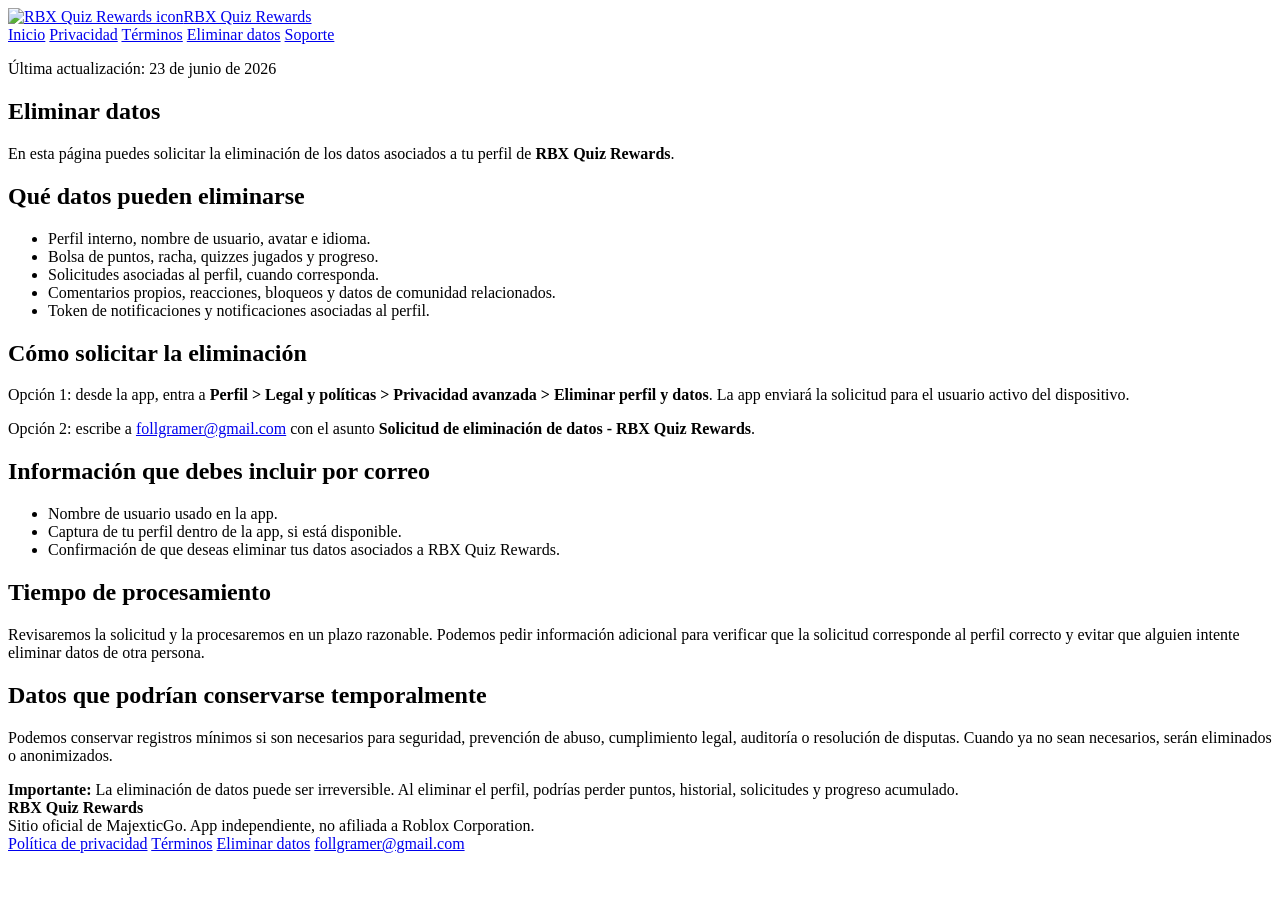
==== index.html @ 780874ab "Add files via upload" ====
<!doctype html>
<html lang="es">
<head>
  <meta charset="utf-8">
  <meta name="viewport" content="width=device-width, initial-scale=1">
  <title>Eliminar datos | RBX Quiz Rewards</title>
  <meta name="description" content="Solicitud de eliminación de datos de RBX Quiz Rewards.">
  <meta name="robots" content="index,follow">
  <meta property="og:title" content="Eliminar datos | RBX Quiz Rewards">
  <meta property="og:description" content="Solicitud de eliminación de datos de RBX Quiz Rewards.">
  <meta property="og:type" content="website">
  <meta property="og:url" content="https://rbx-quiz-rewards.github.io/">
  <meta property="og:image" content="https://rbx-quiz-rewards.github.io/assets/app-icon-512.png">
  <link rel="icon" type="image/png" href="assets/favicon.png">
  <link rel="apple-touch-icon" href="assets/app-icon-192.png">
  <link rel="stylesheet" href="assets/styles.css">
  <link rel="preconnect" href="https://fonts.googleapis.com">
  <link rel="preconnect" href="https://fonts.gstatic.com" crossorigin>
  <link href="https://fonts.googleapis.com/css2?family=Inter:wght@400;500;600;700;800;900&display=swap" rel="stylesheet">
</head>
<body>
  <nav class="nav">
    <div class="wrap nav-inner">
      <a class="brand" href="index.html"><img src="assets/app-icon-192.png" alt="RBX Quiz Rewards icon"><span>RBX Quiz Rewards</span></a>
      <div class="links">
        <a href="index.html">Inicio</a>
        <a href="privacy.html">Privacidad</a>
        <a href="terms.html">Términos</a>
        <a href="delete-data.html">Eliminar datos</a>
        <a href="support.html">Soporte</a>
      </div>
    </div>
  </nav>
  
<main class="wrap">
  <article class="legal">
    <p class="meta">Última actualización: 23 de junio de 2026</p>
    <h1>Eliminar datos</h1>
    <p>En esta página puedes solicitar la eliminación de los datos asociados a tu perfil de <b>RBX Quiz Rewards</b>.</p>

    <h2>Qué datos pueden eliminarse</h2>
    <ul>
      <li>Perfil interno, nombre de usuario, avatar e idioma.</li>
      <li>Bolsa de puntos, racha, quizzes jugados y progreso.</li>
      <li>Solicitudes asociadas al perfil, cuando corresponda.</li>
      <li>Comentarios propios, reacciones, bloqueos y datos de comunidad relacionados.</li>
      <li>Token de notificaciones y notificaciones asociadas al perfil.</li>
    </ul>

    <h2>Cómo solicitar la eliminación</h2>
    <p>Opción 1: desde la app, entra a <b>Perfil &gt; Legal y políticas &gt; Privacidad avanzada &gt; Eliminar perfil y datos</b>. La app enviará la solicitud para el usuario activo del dispositivo.</p>
    <p>Opción 2: escribe a <a href="mailto:follgramer@gmail.com?subject=Solicitud%20de%20eliminaci%C3%B3n%20de%20datos%20-%20RBX%20Quiz%20Rewards">follgramer@gmail.com</a> con el asunto <b>Solicitud de eliminación de datos - RBX Quiz Rewards</b>.</p>

    <h2>Información que debes incluir por correo</h2>
    <ul>
      <li>Nombre de usuario usado en la app.</li>
      <li>Captura de tu perfil dentro de la app, si está disponible.</li>
      <li>Confirmación de que deseas eliminar tus datos asociados a RBX Quiz Rewards.</li>
    </ul>

    <h2>Tiempo de procesamiento</h2>
    <p>Revisaremos la solicitud y la procesaremos en un plazo razonable. Podemos pedir información adicional para verificar que la solicitud corresponde al perfil correcto y evitar que alguien intente eliminar datos de otra persona.</p>

    <h2>Datos que podrían conservarse temporalmente</h2>
    <p>Podemos conservar registros mínimos si son necesarios para seguridad, prevención de abuso, cumplimiento legal, auditoría o resolución de disputas. Cuando ya no sean necesarios, serán eliminados o anonimizados.</p>

    <div class="notice">
      <b>Importante:</b> La eliminación de datos puede ser irreversible. Al eliminar el perfil, podrías perder puntos, historial, solicitudes y progreso acumulado.
    </div>
  </article>
</main>

  <footer class="footer">
    <div class="wrap footer-inner">
      <div>
        <b>RBX Quiz Rewards</b><br>
        Sitio oficial de MajexticGo. App independiente, no afiliada a Roblox Corporation.
      </div>
      <div class="badges">
        <a class="badge" href="privacy.html">Política de privacidad</a>
        <a class="badge" href="terms.html">Términos</a>
        <a class="badge" href="delete-data.html">Eliminar datos</a>
        <a class="badge" href="mailto:follgramer@gmail.com">follgramer@gmail.com</a>
      </div>
    </div>
  </footer>
</body>
</html>
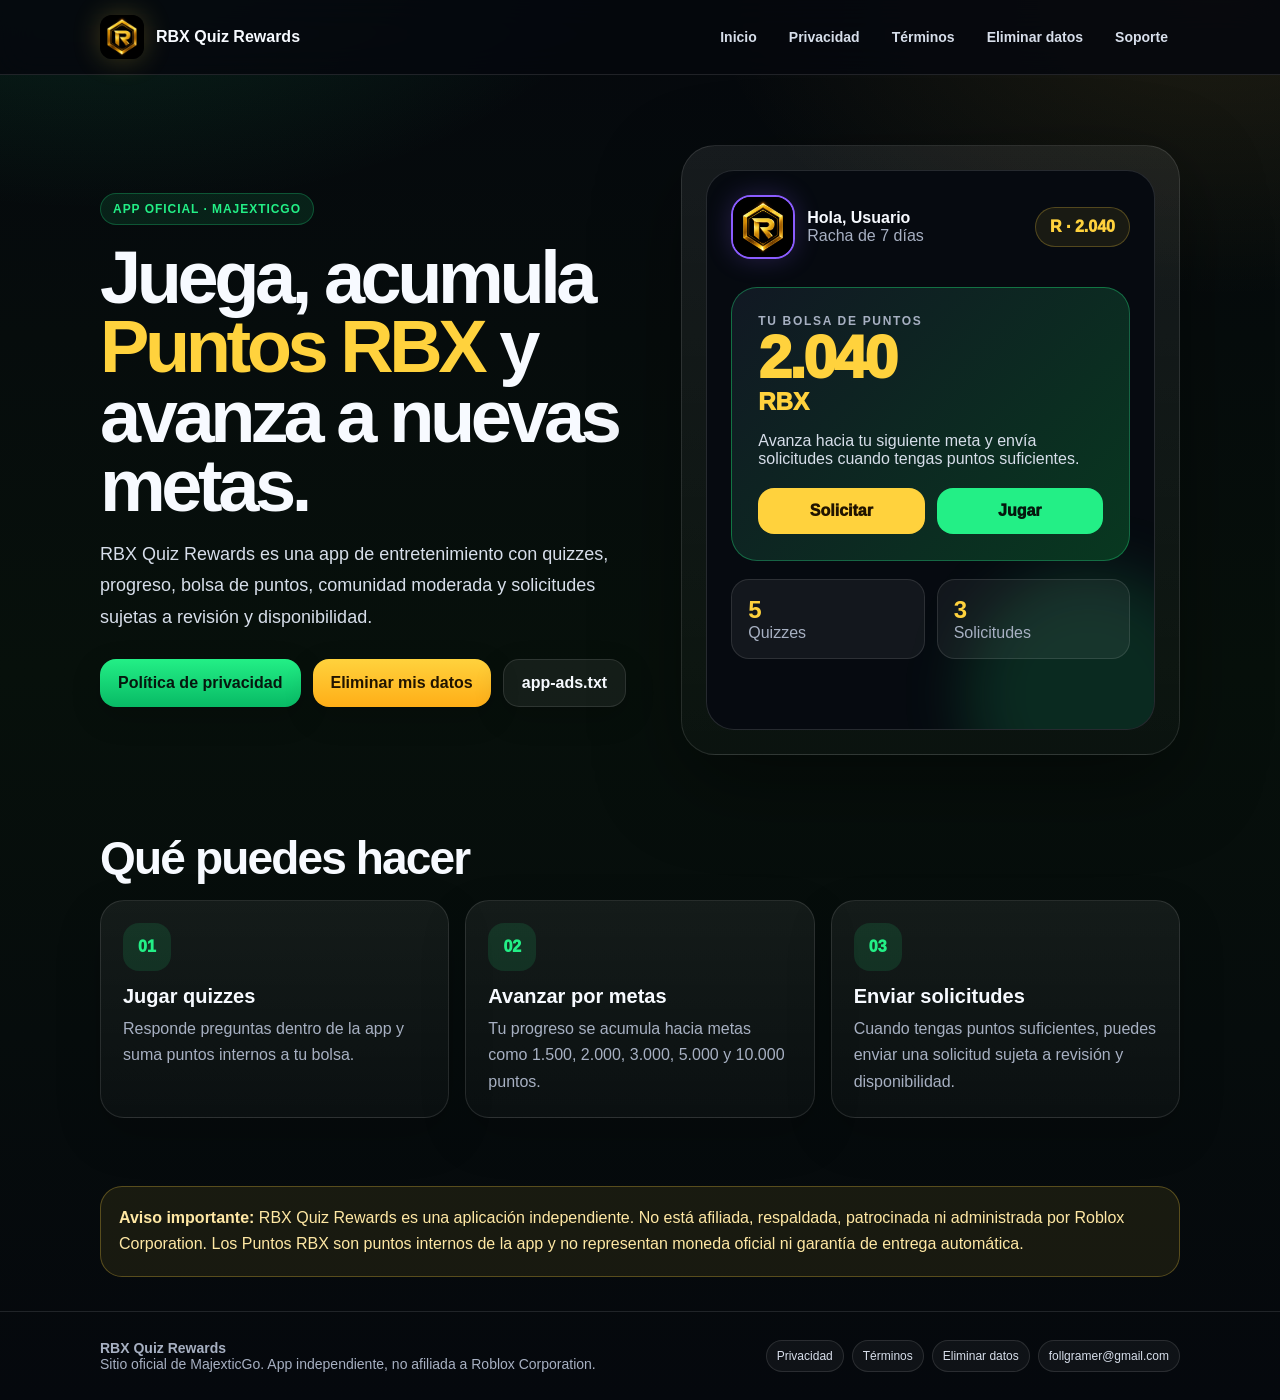
==== commit 0e90d83b: "Add files via upload" ====
--- a/index.html
+++ b/index.html
@@ -1,88 +1,145 @@
 <!doctype html>
 <html lang="es">
 <head>
-  <meta charset="utf-8">
-  <meta name="viewport" content="width=device-width, initial-scale=1">
-  <title>Eliminar datos | RBX Quiz Rewards</title>
-  <meta name="description" content="Solicitud de eliminación de datos de RBX Quiz Rewards.">
-  <meta name="robots" content="index,follow">
-  <meta property="og:title" content="Eliminar datos | RBX Quiz Rewards">
-  <meta property="og:description" content="Solicitud de eliminación de datos de RBX Quiz Rewards.">
-  <meta property="og:type" content="website">
-  <meta property="og:url" content="https://rbx-quiz-rewards.github.io/">
-  <meta property="og:image" content="https://rbx-quiz-rewards.github.io/assets/app-icon-512.png">
-  <link rel="icon" type="image/png" href="assets/favicon.png">
-  <link rel="apple-touch-icon" href="assets/app-icon-192.png">
-  <link rel="stylesheet" href="assets/styles.css">
-  <link rel="preconnect" href="https://fonts.googleapis.com">
-  <link rel="preconnect" href="https://fonts.gstatic.com" crossorigin>
-  <link href="https://fonts.googleapis.com/css2?family=Inter:wght@400;500;600;700;800;900&display=swap" rel="stylesheet">
+<meta charset="utf-8">
+<meta name="viewport" content="width=device-width,initial-scale=1">
+<title>Inicio | RBX Quiz Rewards</title>
+<meta name="description" content="Sitio oficial de RBX Quiz Rewards.">
+<link rel="icon" href="[data-uri]">
+<style>
+:root{
+  --bg:#05080d;--bg2:#07110c;--card:#101722;--card2:#141d2a;--line:rgba(255,255,255,.11);
+  --text:#f7faff;--muted:#a7b0c2;--soft:#d7deea;--green:#23ef86;--green2:#08ba65;
+  --gold:#ffd23d;--gold2:#ffae17;--purple:#8b5cff;--red:#ff5470;
+}
+*{box-sizing:border-box}
+body{
+  margin:0;font-family:Inter,Arial,Helvetica,sans-serif;color:var(--text);
+  background:
+    radial-gradient(900px 520px at 8% -8%,rgba(35,239,134,.16),transparent 62%),
+    radial-gradient(820px 480px at 95% 0%,rgba(255,210,61,.10),transparent 62%),
+    linear-gradient(180deg,#05080d,#07100b 48%,#05080d);
+}
+a{color:var(--green);text-decoration:none}
+a:hover{text-decoration:underline}
+.wrap{max-width:1120px;margin:auto;padding:0 20px}
+.nav{
+  position:sticky;top:0;z-index:20;border-bottom:1px solid var(--line);
+  background:rgba(5,8,13,.86);backdrop-filter:blur(16px)
+}
+.nav-inner{min-height:74px;display:flex;align-items:center;justify-content:space-between;gap:18px}
+.brand{display:flex;align-items:center;gap:12px;color:var(--text);font-weight:900}
+.brand img{width:44px;height:44px;border-radius:12px;box-shadow:0 0 28px rgba(255,210,61,.24)}
+.links{display:flex;align-items:center;gap:8px;flex-wrap:wrap;justify-content:flex-end}
+.links a{color:var(--soft);font-size:14px;font-weight:800;padding:9px 12px;border-radius:999px}
+.links a:hover{background:rgba(255,255,255,.07);text-decoration:none;color:var(--text)}
+.hero{padding:70px 0 46px}
+.hero-grid{display:grid;grid-template-columns:1.05fr .95fr;gap:30px;align-items:center}
+.kicker{display:inline-flex;color:var(--green);background:rgba(35,239,134,.10);border:1px solid rgba(35,239,134,.25);border-radius:999px;padding:8px 12px;font-size:12px;font-weight:900;letter-spacing:.08em;text-transform:uppercase}
+h1{font-size:clamp(42px,6vw,74px);line-height:.94;margin:18px 0 14px;letter-spacing:-.06em}
+h1 span,.gold{color:var(--gold)}
+.lead{font-size:18px;line-height:1.75;color:var(--soft);max-width:750px}
+.actions{display:flex;gap:12px;flex-wrap:wrap;margin-top:26px}
+.btn{display:inline-flex;align-items:center;justify-content:center;gap:10px;border-radius:16px;padding:14px 18px;font-weight:900;border:1px solid var(--line);background:rgba(255,255,255,.06);color:var(--text);box-shadow:0 10px 30px rgba(0,0,0,.20)}
+.btn:hover{text-decoration:none;transform:translateY(-1px)}
+.btn.primary{background:linear-gradient(180deg,var(--green),var(--green2));color:#06170e;border:0}
+.btn.gold{background:linear-gradient(180deg,var(--gold),var(--gold2));color:#211400;border:0}
+.preview-shell{border:1px solid var(--line);border-radius:34px;padding:24px;background:linear-gradient(180deg,rgba(255,255,255,.07),rgba(255,255,255,.02));box-shadow:0 28px 86px rgba(0,0,0,.42)}
+.phone{border:1px solid rgba(255,255,255,.13);border-radius:28px;background:#060a10;padding:24px;min-height:560px;position:relative;overflow:hidden}
+.phone:after{content:"";position:absolute;right:-60px;bottom:-90px;width:250px;height:250px;background:rgba(35,239,134,.14);border-radius:999px;filter:blur(30px)}
+.top{display:flex;align-items:center;justify-content:space-between;gap:16px;position:relative;z-index:1}
+.user{display:flex;align-items:center;gap:12px}
+.avatar{width:64px;height:64px;border-radius:20px;overflow:hidden;border:2px solid var(--purple);box-shadow:0 0 26px rgba(139,92,255,.24)}
+.avatar img{width:100%;height:100%;object-fit:cover}
+.pill{border:1px solid rgba(255,210,61,.25);background:rgba(255,210,61,.08);border-radius:999px;padding:10px 14px;font-weight:950;color:var(--gold)}
+.balance{position:relative;z-index:1;margin-top:28px;border:1px solid rgba(35,239,134,.34);border-radius:26px;padding:26px;background:linear-gradient(135deg,#111823,#083820)}
+.label{color:var(--muted);font-size:12px;font-weight:900;letter-spacing:.14em}
+.big{font-size:60px;line-height:1;font-weight:950;color:var(--gold);letter-spacing:-.045em}
+.twobtn{display:grid;grid-template-columns:1fr 1fr;gap:12px;margin-top:20px}
+.fakebtn{text-align:center;border-radius:16px;padding:14px;font-weight:950}
+.fakebtn.gold{background:var(--gold);color:#211400}.fakebtn.green{background:var(--green);color:#06170e}
+.stats{display:grid;grid-template-columns:1fr 1fr;gap:12px;margin-top:18px;position:relative;z-index:1}
+.stat{border:1px solid var(--line);background:rgba(255,255,255,.055);border-radius:18px;padding:16px}.stat b{font-size:24px;color:var(--gold)}
+section{padding:34px 0}.section-title{margin-bottom:18px}h2{font-size:clamp(30px,4vw,46px);line-height:1.02;margin:0;letter-spacing:-.04em}
+.cards{display:grid;grid-template-columns:repeat(3,1fr);gap:16px}
+.card{border:1px solid var(--line);background:linear-gradient(180deg,rgba(255,255,255,.06),rgba(255,255,255,.025));border-radius:24px;padding:22px;box-shadow:0 18px 46px rgba(0,0,0,.20)}
+.icon{width:48px;height:48px;border-radius:16px;display:grid;place-items:center;background:rgba(35,239,134,.12);color:var(--green);font-weight:950;margin-bottom:14px}
+.card h3{margin:0 0 8px;font-size:20px}.card p{margin:0;color:var(--muted);line-height:1.65}
+.notice{border:1px solid rgba(255,210,61,.28);background:rgba(255,210,61,.08);border-radius:22px;padding:18px;color:#ffe8a4;line-height:1.65}
+.legal{max-width:930px;margin:34px auto 70px;border:1px solid var(--line);border-radius:28px;background:linear-gradient(180deg,rgba(255,255,255,.055),rgba(255,255,255,.02));padding:30px;box-shadow:0 28px 86px rgba(0,0,0,.42)}
+.legal h1{font-size:46px;line-height:1.02;margin:0 0 10px}.legal h2{font-size:26px;margin:28px 0 10px}.legal h3{font-size:20px;margin:22px 0 8px}
+.legal p,.legal li{color:var(--soft);line-height:1.72}.legal ul{padding-left:22px}.meta{color:var(--muted);font-size:14px}
+.table{width:100%;border-collapse:collapse;margin:16px 0;border-radius:16px;overflow:hidden}.table th,.table td{border:1px solid rgba(255,255,255,.08);padding:12px;text-align:left;vertical-align:top;color:var(--soft)}.table th{color:var(--text);background:rgba(255,255,255,.06)}
+.footer{border-top:1px solid var(--line);padding:28px 0;color:var(--muted);font-size:14px}.footer-inner{display:flex;justify-content:space-between;gap:20px;flex-wrap:wrap}.badges{display:flex;gap:8px;flex-wrap:wrap}.badge{border:1px solid var(--line);border-radius:999px;padding:8px 10px;background:rgba(255,255,255,.045);font-size:12px;color:var(--soft)}
+@media(max-width:860px){.hero-grid,.cards{grid-template-columns:1fr}.links{display:none}.hero{padding-top:38px}.phone{min-height:auto}h1{font-size:42px}}
+</style>
 </head>
 <body>
-  <nav class="nav">
-    <div class="wrap nav-inner">
-      <a class="brand" href="index.html"><img src="assets/app-icon-192.png" alt="RBX Quiz Rewards icon"><span>RBX Quiz Rewards</span></a>
-      <div class="links">
-        <a href="index.html">Inicio</a>
-        <a href="privacy.html">Privacidad</a>
-        <a href="terms.html">Términos</a>
-        <a href="delete-data.html">Eliminar datos</a>
-        <a href="support.html">Soporte</a>
+<nav class="nav">
+  <div class="wrap nav-inner">
+    <a class="brand" href="index.html"><img src="[data-uri]" alt="RBX Quiz Rewards icon"><span>RBX Quiz Rewards</span></a>
+    <div class="links">
+      <a href="index.html">Inicio</a>
+      <a href="privacy.html">Privacidad</a>
+      <a href="terms.html">Términos</a>
+      <a href="delete-data.html">Eliminar datos</a>
+      <a href="support.html">Soporte</a>
+    </div>
+  </div>
+</nav>
+
+<header class="hero">
+  <div class="wrap hero-grid">
+    <div>
+      <span class="kicker">App oficial · MajexticGo</span>
+      <h1>Juega, acumula <span>Puntos RBX</span> y avanza a nuevas metas.</h1>
+      <p class="lead">RBX Quiz Rewards es una app de entretenimiento con quizzes, progreso, bolsa de puntos, comunidad moderada y solicitudes sujetas a revisión y disponibilidad.</p>
+      <div class="actions">
+        <a class="btn primary" href="privacy.html">Política de privacidad</a>
+        <a class="btn gold" href="delete-data.html">Eliminar mis datos</a>
+        <a class="btn" href="app-ads.txt">app-ads.txt</a>
       </div>
     </div>
-  </nav>
-  
+    <div class="preview-shell">
+      <div class="phone">
+        <div class="top">
+          <div class="user"><div class="avatar"><img src="[data-uri]" alt="RBX Quiz Rewards icon"></div><div><b>Hola, Usuario</b><br><span style="color:var(--muted)">Racha de 7 días</span></div></div>
+          <div class="pill">R · 2.040</div>
+        </div>
+        <div class="balance">
+          <div class="label">TU BOLSA DE PUNTOS</div>
+          <div class="big">2.040</div>
+          <div style="font-size:24px;font-weight:950;color:var(--gold)">RBX</div>
+          <p style="color:var(--soft)">Avanza hacia tu siguiente meta y envía solicitudes cuando tengas puntos suficientes.</p>
+          <div class="twobtn"><div class="fakebtn gold">Solicitar</div><div class="fakebtn green">Jugar</div></div>
+        </div>
+        <div class="stats"><div class="stat"><b>5</b><br><span style="color:var(--muted)">Quizzes</span></div><div class="stat"><b>3</b><br><span style="color:var(--muted)">Solicitudes</span></div></div>
+      </div>
+    </div>
+  </div>
+</header>
 <main class="wrap">
-  <article class="legal">
-    <p class="meta">Última actualización: 23 de junio de 2026</p>
-    <h1>Eliminar datos</h1>
-    <p>En esta página puedes solicitar la eliminación de los datos asociados a tu perfil de <b>RBX Quiz Rewards</b>.</p>
-
-    <h2>Qué datos pueden eliminarse</h2>
-    <ul>
-      <li>Perfil interno, nombre de usuario, avatar e idioma.</li>
-      <li>Bolsa de puntos, racha, quizzes jugados y progreso.</li>
-      <li>Solicitudes asociadas al perfil, cuando corresponda.</li>
-      <li>Comentarios propios, reacciones, bloqueos y datos de comunidad relacionados.</li>
-      <li>Token de notificaciones y notificaciones asociadas al perfil.</li>
-    </ul>
-
-    <h2>Cómo solicitar la eliminación</h2>
-    <p>Opción 1: desde la app, entra a <b>Perfil &gt; Legal y políticas &gt; Privacidad avanzada &gt; Eliminar perfil y datos</b>. La app enviará la solicitud para el usuario activo del dispositivo.</p>
-    <p>Opción 2: escribe a <a href="mailto:follgramer@gmail.com?subject=Solicitud%20de%20eliminaci%C3%B3n%20de%20datos%20-%20RBX%20Quiz%20Rewards">follgramer@gmail.com</a> con el asunto <b>Solicitud de eliminación de datos - RBX Quiz Rewards</b>.</p>
-
-    <h2>Información que debes incluir por correo</h2>
-    <ul>
-      <li>Nombre de usuario usado en la app.</li>
-      <li>Captura de tu perfil dentro de la app, si está disponible.</li>
-      <li>Confirmación de que deseas eliminar tus datos asociados a RBX Quiz Rewards.</li>
-    </ul>
-
-    <h2>Tiempo de procesamiento</h2>
-    <p>Revisaremos la solicitud y la procesaremos en un plazo razonable. Podemos pedir información adicional para verificar que la solicitud corresponde al perfil correcto y evitar que alguien intente eliminar datos de otra persona.</p>
-
-    <h2>Datos que podrían conservarse temporalmente</h2>
-    <p>Podemos conservar registros mínimos si son necesarios para seguridad, prevención de abuso, cumplimiento legal, auditoría o resolución de disputas. Cuando ya no sean necesarios, serán eliminados o anonimizados.</p>
-
-    <div class="notice">
-      <b>Importante:</b> La eliminación de datos puede ser irreversible. Al eliminar el perfil, podrías perder puntos, historial, solicitudes y progreso acumulado.
+  <section>
+    <div class="section-title"><h2>Qué puedes hacer</h2></div>
+    <div class="cards">
+      <div class="card"><div class="icon">01</div><h3>Jugar quizzes</h3><p>Responde preguntas dentro de la app y suma puntos internos a tu bolsa.</p></div>
+      <div class="card"><div class="icon">02</div><h3>Avanzar por metas</h3><p>Tu progreso se acumula hacia metas como 1.500, 2.000, 3.000, 5.000 y 10.000 puntos.</p></div>
+      <div class="card"><div class="icon">03</div><h3>Enviar solicitudes</h3><p>Cuando tengas puntos suficientes, puedes enviar una solicitud sujeta a revisión y disponibilidad.</p></div>
     </div>
-  </article>
+  </section>
+  <section><div class="notice"><b>Aviso importante:</b> RBX Quiz Rewards es una aplicación independiente. No está afiliada, respaldada, patrocinada ni administrada por Roblox Corporation. Los Puntos RBX son puntos internos de la app y no representan moneda oficial ni garantía de entrega automática.</div></section>
 </main>
 
-  <footer class="footer">
-    <div class="wrap footer-inner">
-      <div>
-        <b>RBX Quiz Rewards</b><br>
-        Sitio oficial de MajexticGo. App independiente, no afiliada a Roblox Corporation.
-      </div>
-      <div class="badges">
-        <a class="badge" href="privacy.html">Política de privacidad</a>
-        <a class="badge" href="terms.html">Términos</a>
-        <a class="badge" href="delete-data.html">Eliminar datos</a>
-        <a class="badge" href="mailto:follgramer@gmail.com">follgramer@gmail.com</a>
-      </div>
+<footer class="footer">
+  <div class="wrap footer-inner">
+    <div><b>RBX Quiz Rewards</b><br>Sitio oficial de MajexticGo. App independiente, no afiliada a Roblox Corporation.</div>
+    <div class="badges">
+      <a class="badge" href="privacy.html">Privacidad</a>
+      <a class="badge" href="terms.html">Términos</a>
+      <a class="badge" href="delete-data.html">Eliminar datos</a>
+      <a class="badge" href="mailto:follgramer@gmail.com">follgramer@gmail.com</a>
     </div>
-  </footer>
+  </div>
+</footer>
 </body>
 </html>
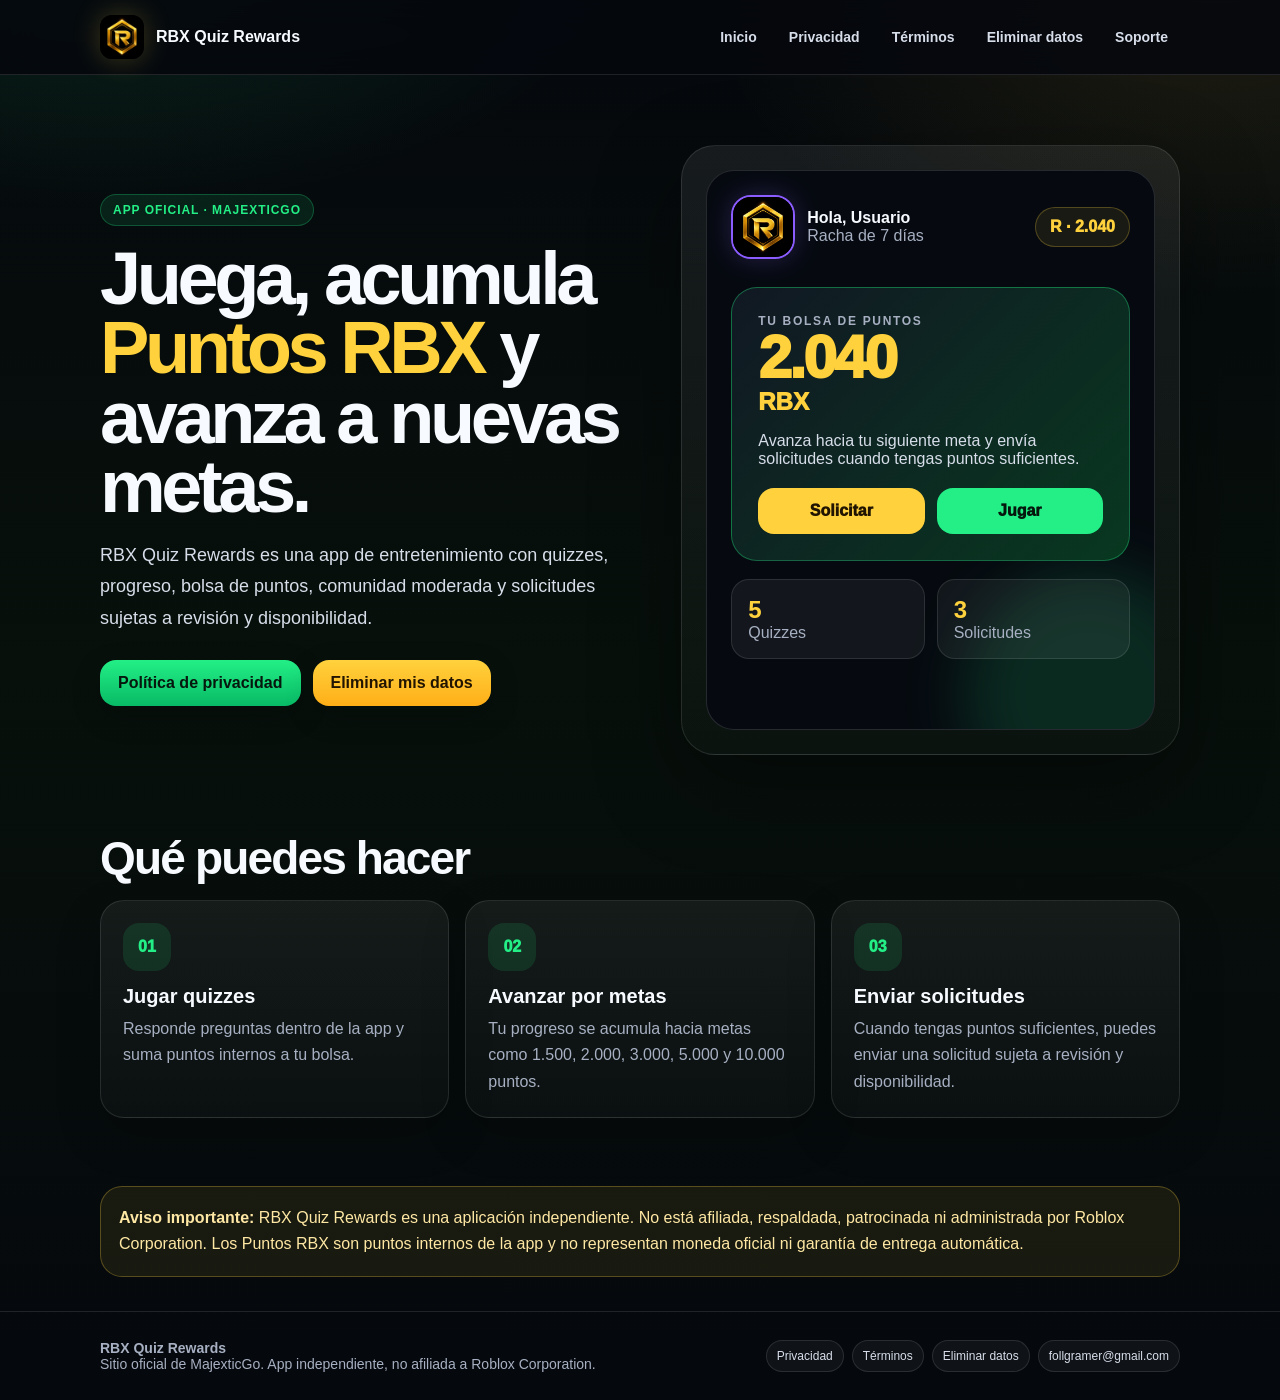
==== commit 2cdf5fc7: "Add files via upload" ====
--- a/index.html
+++ b/index.html
@@ -97,7 +97,7 @@
       <div class="actions">
         <a class="btn primary" href="privacy.html">Política de privacidad</a>
         <a class="btn gold" href="delete-data.html">Eliminar mis datos</a>
-        <a class="btn" href="app-ads.txt">app-ads.txt</a>
+        
       </div>
     </div>
     <div class="preview-shell">
